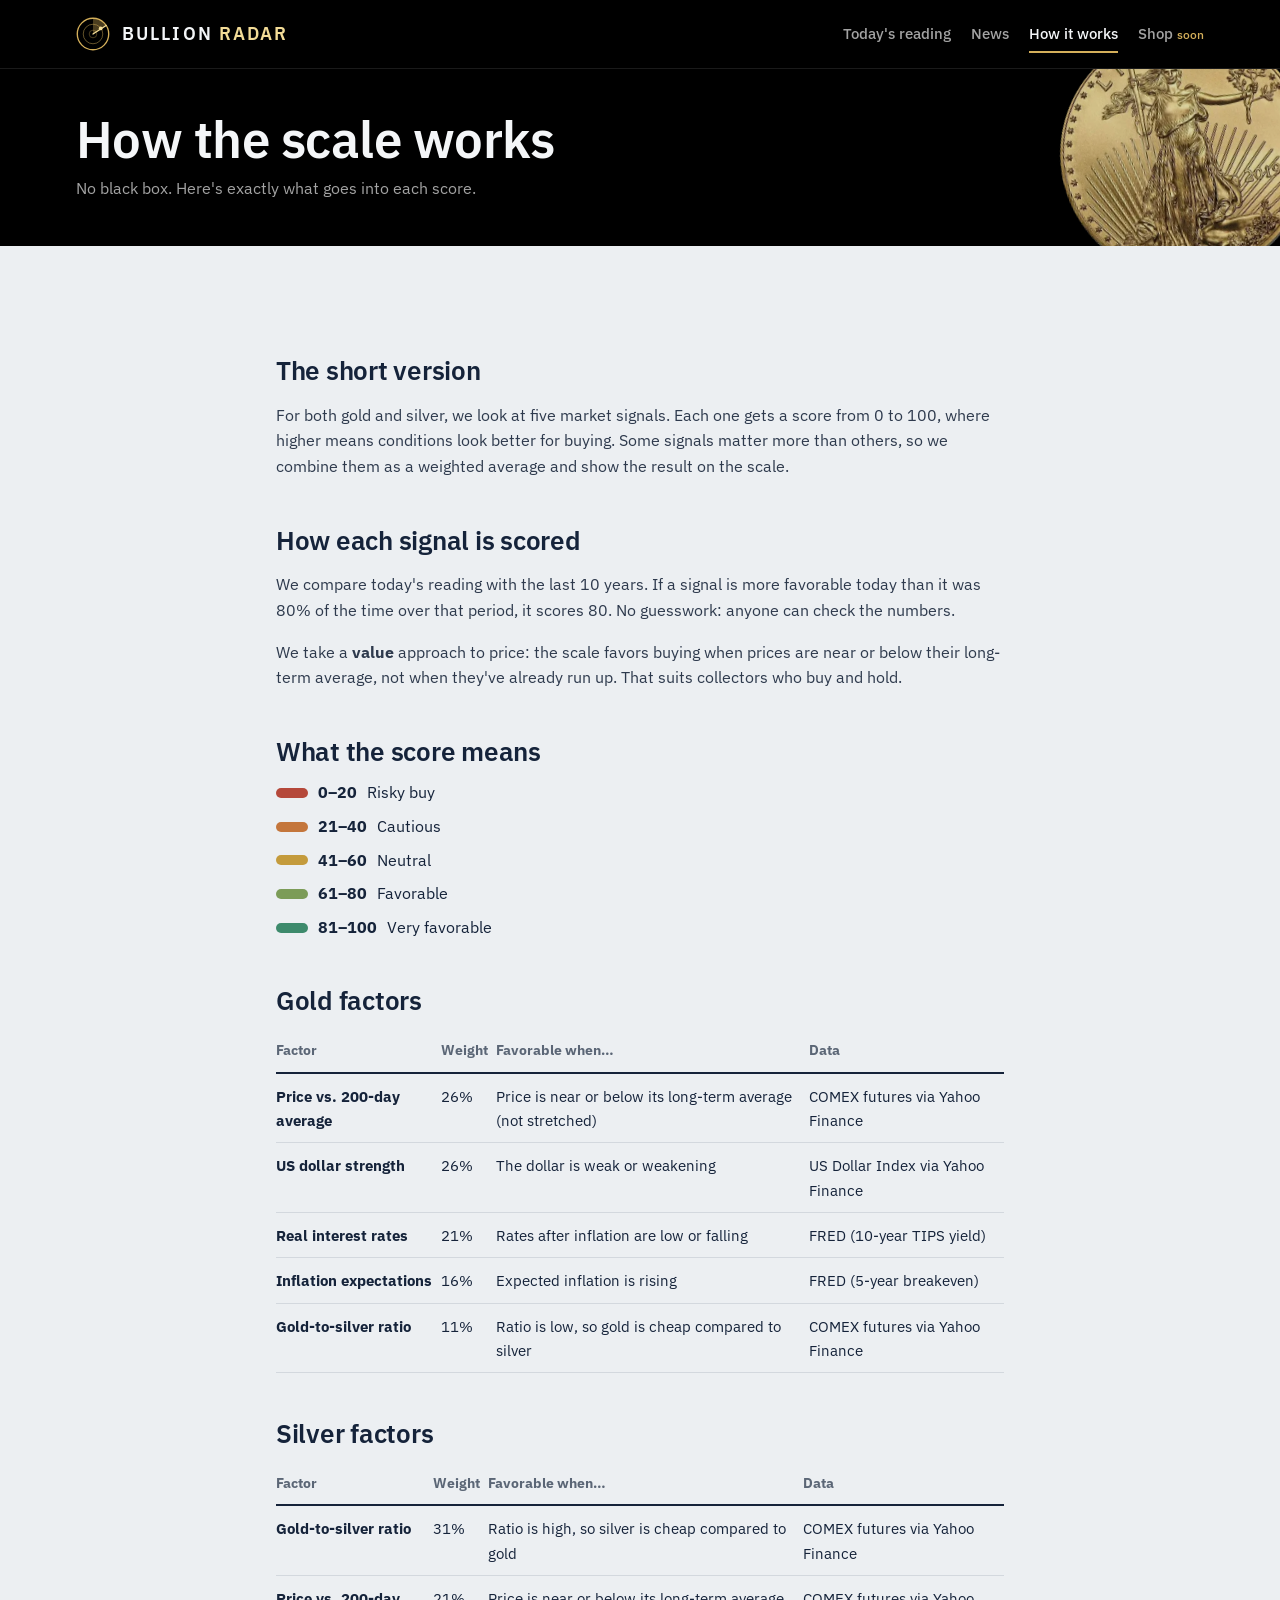
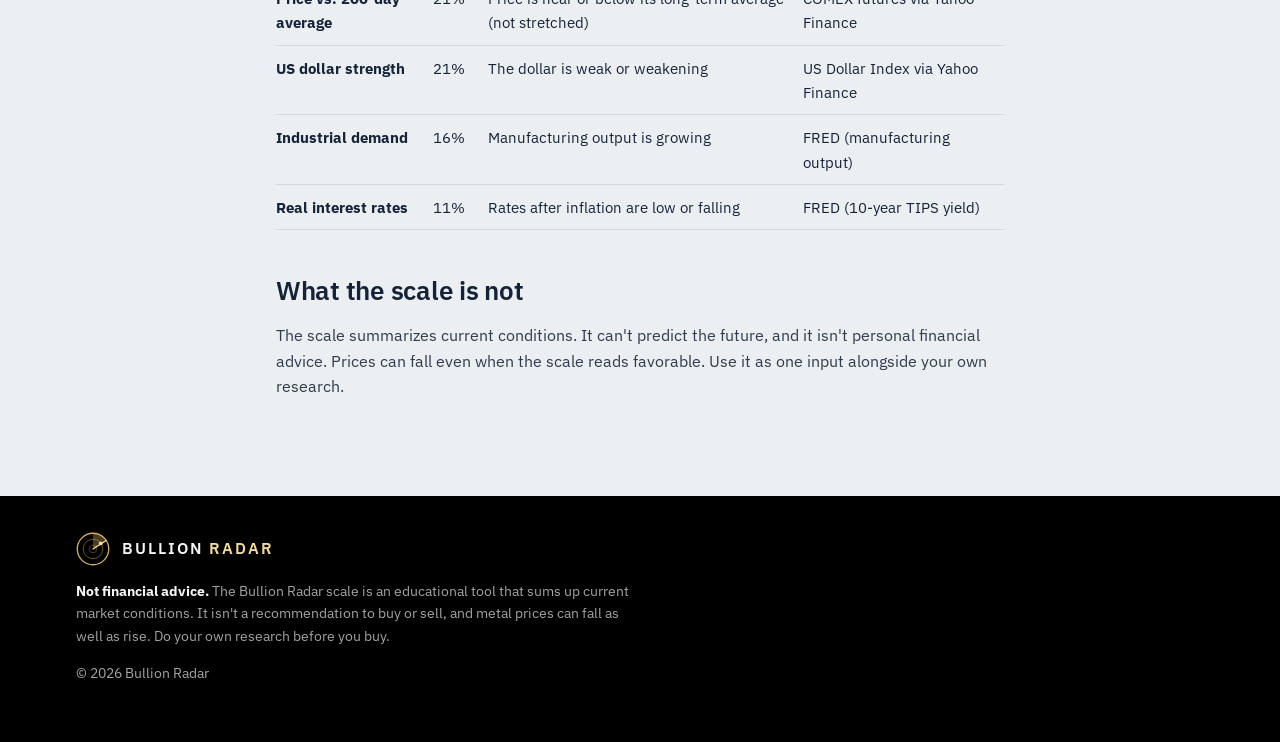
==== how-it-works.html @ 6cc5c571 "First version of Bullion Radar Gold and silver buy scales built from five market signals, live price" ====
<!doctype html>
<html lang="en">
<head>
  <meta charset="utf-8">
  <meta name="viewport" content="width=device-width, initial-scale=1">
  <title>How it works | Bullion Radar</title>
  <link rel="preconnect" href="https://fonts.googleapis.com">
  <link rel="preconnect" href="https://fonts.gstatic.com" crossorigin>
  <link href="https://fonts.googleapis.com/css2?family=IBM+Plex+Sans:wght@400;500;600;700&display=swap" rel="stylesheet">
  <link rel="stylesheet" href="styles.css">
</head>
<body data-page="how">
  <main>
    <section class="hero" data-hero-coin="gold">
      <div class="container">
        <h1>How the scale works</h1>
        <p>No black box. Here's exactly what goes into each score.</p>
      </div>
    </section>

    <section class="section container prose">
      <h2>The short version</h2>
      <p>For both gold and silver, we look at five market signals. Each one gets a score
        from 0 to 100, where higher means conditions look better for buying. Some signals
        matter more than others, so we combine them as a weighted average and show the
        result on the scale.</p>

      <h2>How each signal is scored</h2>
      <p>We compare today's reading with the last 10 years. If a signal is more favorable
        today than it was 80% of the time over that period, it scores 80. No guesswork:
        anyone can check the numbers.</p>
      <p>We take a <strong>value</strong> approach to price: the scale favors buying when
        prices are near or below their long-term average, not when they've already run up.
        That suits collectors who buy and hold.</p>

      <h2>What the score means</h2>
      <div class="legend" id="legend"></div>

      <h2>Gold factors</h2>
      <table class="factor-table" id="table-gold"></table>

      <h2>Silver factors</h2>
      <table class="factor-table" id="table-silver"></table>

      <h2>What the scale is not</h2>
      <p>The scale summarizes current conditions. It can't predict the future, and it isn't
        personal financial advice. Prices can fall even when the scale reads favorable.
        Use it as one input alongside your own research.</p>
    </section>
  </main>

  <script src="live-data.js"></script>
  <script src="data.js"></script>
  <script src="layout.js"></script>
  <script>
    let low = 0;
    document.getElementById("legend").innerHTML = BANDS.map((b) => {
      const row = `<div><span class="swatch" style="background:${b.color}"></span><strong>${low}–${b.max}</strong> ${b.label}</div>`;
      low = b.max + 1;
      return row;
    }).join("");

    for (const metal of ["gold", "silver"]) {
      document.getElementById("table-" + metal).innerHTML = `
        <thead><tr><th>Factor</th><th>Weight</th><th>Favorable when…</th><th>Data</th></tr></thead>
        <tbody>${SCALE[metal].map((f) => `
          <tr><td><strong>${f.name}</strong></td><td>${f.weight}%</td><td>${f.favorable}</td><td>${f.source}</td></tr>`).join("")}
        </tbody>`;
    }
  </script>
</body>
</html>
---- styles.css ----
/* Bullion Radar
   Black up top so the gold and silver dials shine, cool silver paper below.
   The scale runs from tarnish red to verdigris green. */
:root {
  --vault: #000000;
  --vault-2: #141414;
  --vault-text: #a3a3a3;
  --vault-line: rgba(255, 255, 255, 0.1);

  --gold: #d4af5a;
  --gold-hi: #f3dc97;
  --gold-deep: #8e6b24;
  --silver: #c9cfd6;
  --silver-hi: #f4f6f8;
  --silver-deep: #6f7987;

  --paper: #eceff2;
  --panel: #f8f9fb;
  --ink: #15233a;
  --muted: #5b6676;
  --line: #d3d8de;

  --band-1: #c0533a;
  --band-2: #d27a3e;
  --band-3: #d9a23a;
  --band-4: #8fae6a;
  --band-5: #3f9c8a;
  --up: #2f8a78;
  --down: #c0533a;

  --display: "IBM Plex Sans", system-ui, -apple-system, "Segoe UI", sans-serif;
  --body: "IBM Plex Sans", system-ui, -apple-system, "Segoe UI", sans-serif;
}

* { box-sizing: border-box; }

body {
  margin: 0;
  background: var(--paper);
  color: var(--ink);
  font-family: var(--body);
  font-size: 16px;
  line-height: 1.6;
  -webkit-font-smoothing: antialiased;
}

h1, h2, h3 {
  font-family: var(--display);
  font-weight: 600;
  letter-spacing: -0.01em;
  line-height: 1.2;
  margin: 0 0 0.5em;
}

a { color: inherit; }
a:focus-visible, button:focus-visible {
  outline: 2px solid var(--gold);
  outline-offset: 3px;
  border-radius: 4px;
}

.container {
  max-width: 1160px;
  margin: 0 auto;
  padding-left: 16px;
  padding-right: 16px;
}

.coin-sprite { position: absolute; width: 0; height: 0; overflow: hidden; }

/* ---------- Header ---------- */
.site-header {
  background: var(--vault);
  color: var(--silver-hi);
  position: relative;
  z-index: 5;
}
.site-header .container {
  display: flex;
  align-items: center;
  justify-content: space-between;
  gap: 8px 24px;
  min-height: 68px;
  flex-wrap: wrap;
  padding-top: 8px;
  padding-bottom: 8px;
}
.brand {
  display: flex;
  align-items: center;
  gap: 12px;
  text-decoration: none;
  font-family: var(--display);
  font-size: 1.25rem;
  letter-spacing: 0.2em;
  white-space: nowrap;
}
.brand svg { width: 34px; height: 34px; flex: none; }
.brand .gold-word { color: var(--gold-hi); }
.nav { display: flex; gap: 2px 20px; flex-wrap: wrap; }
.nav a {
  text-decoration: none;
  color: var(--vault-text);
  font-weight: 500;
  font-size: 0.95rem;
  padding: 6px 0;
  border-bottom: 2px solid transparent;
}
.nav a:hover { color: var(--silver-hi); }
.nav a.active { color: var(--silver-hi); border-bottom-color: var(--gold); }
.nav .soon { color: var(--gold); font-size: 0.75rem; margin-left: 4px; }

.notice {
  background: var(--vault-2);
  color: var(--gold-hi);
  text-align: center;
  font-size: 0.88rem;
  padding: 8px 16px;
}

/* ---------- Hero ---------- */
.site-header { border-bottom: 1px solid var(--vault-line); }
.brand { font-weight: 600; letter-spacing: 0.12em; font-size: 1.1rem; }

.radar-hero {
  position: relative;
  overflow: hidden;
  background: var(--vault);
  color: var(--silver-hi);
  padding: 36px 0 40px;
  --coin-scale: 1;
}
.coin-field { position: absolute; inset: 0; pointer-events: none; }
.coin-field img {
  position: absolute;
  width: calc(var(--s) * 1px * var(--coin-scale));
  height: auto;
  opacity: var(--o);
}
.radar-hero .container { position: relative; z-index: 1; }
.radar-hero h1 {
  text-align: center;
  font-size: clamp(1.5rem, 3.2vw, 2.25rem);
  margin-bottom: 6px;
}
.lede {
  text-align: center;
  color: var(--vault-text);
  max-width: 56ch;
  margin: 0 auto 28px;
}

.scopes {
  display: grid;
  grid-template-columns: 1fr 1fr;
  gap: 16px;
  max-width: 860px;
  margin: 0 auto;
}

/* Quote panels: price on top, buy scale gauge below */
.quote-panel {
  background: #111111;
  border: 1px solid #2a2a2a;
  border-radius: 6px;
  padding: 20px 22px 18px;
}
.qp-head {
  display: flex;
  justify-content: space-between;
  align-items: baseline;
  gap: 8px;
  padding-bottom: 12px;
  border-bottom: 1px solid #2a2a2a;
}
.qp-name { font-weight: 600; font-size: 1.05rem; }
.qp-name::before {
  content: "";
  display: inline-block;
  width: 10px;
  height: 10px;
  border-radius: 50%;
  margin-right: 8px;
  background: var(--metal);
}
.quote-panel.gold { --metal: var(--gold); }
.quote-panel.silver { --metal: var(--silver); }
.qp-sym { color: var(--vault-text); font-size: 0.82rem; font-weight: 500; }
.qp-price {
  display: flex;
  align-items: baseline;
  flex-wrap: wrap;
  gap: 4px 12px;
  margin-top: 14px;
}
.qp-price strong {
  font-size: clamp(1.5rem, 3.6vw, 2.25rem);
  font-weight: 600;
  font-variant-numeric: tabular-nums;
  letter-spacing: -0.01em;
}
.qp-change { font-size: 0.92rem; font-weight: 600; font-variant-numeric: tabular-nums; }
.qp-change.up { color: #5fb89f; }
.qp-change.down { color: #e07a64; }
.qp-sub { color: var(--vault-text); font-size: 0.8rem; margin-top: 2px; }

.gauge { max-width: 300px; margin: 18px auto 0; }
.gauge svg { width: 100%; display: block; }
.gauge-ends {
  display: flex;
  justify-content: space-between;
  font-size: 0.75rem;
  color: var(--vault-text);
  margin-top: 2px;
}
.qp-foot {
  display: flex;
  justify-content: space-between;
  align-items: baseline;
  gap: 8px;
  margin-top: 14px;
  padding-top: 12px;
  border-top: 1px solid #2a2a2a;
  font-size: 0.9rem;
  color: var(--vault-text);
}
.qp-foot strong { color: var(--silver-hi); font-weight: 600; font-variant-numeric: tabular-nums; }

.coin-img { display: block; border-radius: 50%; }

.hero-strip {
  display: flex;
  justify-content: center;
  flex-wrap: wrap;
  gap: 8px 32px;
  margin-top: 22px;
  color: var(--vault-text);
  font-size: 0.88rem;
}
.hero-strip strong { color: var(--silver-hi); font-weight: 600; }

/* ---------- Page sections ---------- */
.section { padding-top: 56px; padding-bottom: 8px; }
.section-head {
  display: flex;
  align-items: baseline;
  justify-content: space-between;
  gap: 8px 16px;
  flex-wrap: wrap;
  margin-bottom: 20px;
}
.section-head h2 { margin: 0; font-size: clamp(1.5rem, 3vw, 2rem); }
.section-head a {
  color: var(--gold-deep);
  font-weight: 600;
  text-underline-offset: 3px;
}

/* Factor breakdown: two columns, no cards */
.factor-cols {
  display: grid;
  grid-template-columns: 1fr 1fr;
  gap: 40px 64px;
}
.col-head {
  display: flex;
  align-items: center;
  gap: 12px;
  padding-bottom: 12px;
  border-bottom: 2px solid var(--ink);
}
.col-head .coin-img { width: 38px; height: 38px; box-shadow: 0 2px 6px rgba(0, 0, 0, 0.25); }
.col-head h3 { margin: 0; font-size: 1.45rem; flex: 1; }
.col-head .total { font-family: var(--display); font-size: 1.45rem; }
.frow {
  display: grid;
  grid-template-columns: 1fr auto;
  grid-template-areas: "name score" "reading score" "bar bar";
  column-gap: 16px;
  padding: 14px 0;
  border-bottom: 1px solid var(--line);
}
.fname { grid-area: name; font-weight: 600; }
.fweight { color: var(--muted); font-weight: 500; font-size: 0.85rem; margin-left: 6px; }
.freading { grid-area: reading; color: var(--muted); font-size: 0.9rem; }
.fscore { grid-area: score; font-family: var(--display); font-size: 1.6rem; align-self: center; }
.fbar { grid-area: bar; height: 4px; background: var(--line); margin-top: 10px; border-radius: 2px; overflow: hidden; }
.fbar span { display: block; height: 100%; }
.frow.off { opacity: 0.5; }
.frow { grid-template-areas: "name score" "reading score" "bar bar" "links links"; }
.flinks { grid-area: links; display: grid; gap: 4px; margin-top: 10px; font-size: 0.86rem; }
.flink { display: grid; grid-template-columns: 44px 1fr; gap: 8px; align-items: baseline; }
.flabel { color: var(--muted); font-size: 0.75rem; font-weight: 600; }
.flink a { color: var(--ink); text-decoration: none; border-bottom: 1px solid var(--line); }
.flink a:hover { color: var(--gold-deep); border-bottom-color: var(--gold-deep); }
.fsrc { color: var(--muted); white-space: nowrap; margin-left: 6px; font-size: 0.8rem; }

.fineprint { color: var(--muted); font-size: 0.85rem; margin: 10px 0 0; }

/* Charts */
.charts { display: grid; grid-template-columns: 3fr 2fr; gap: 20px; }
.chart-panel {
  background: var(--panel);
  border: 1px solid var(--line);
  border-radius: 6px;
  padding: 20px;
}
.chart-panel h3 { font-size: 1.2rem; margin-bottom: 2px; }
.chart-panel p { color: var(--muted); font-size: 0.88rem; margin: 0 0 12px; }
.chart-wrap { position: relative; height: 280px; }
.ranges { display: flex; gap: 4px; flex-wrap: wrap; }
.ranges button {
  font: inherit;
  font-size: 0.88rem;
  font-weight: 600;
  border: 1px solid var(--line);
  background: var(--panel);
  color: var(--ink);
  border-radius: 999px;
  padding: 6px 14px;
  cursor: pointer;
}
.ranges button:hover { border-color: var(--ink); }
.ranges button.active { background: var(--ink); color: var(--silver-hi); border-color: var(--ink); }

/* News rows */
.news-list { border-top: 2px solid var(--ink); }
.news-row {
  display: grid;
  grid-template-columns: 92px 1fr auto;
  gap: 4px 20px;
  align-items: baseline;
  padding: 16px 0;
  border-bottom: 1px solid var(--line);
  text-decoration: none;
}
a.news-row:hover .news-title { color: var(--gold-deep); text-decoration: underline; text-underline-offset: 3px; }
.news-tags { display: flex; flex-direction: column; gap: 2px; font-size: 0.8rem; font-weight: 700; color: var(--muted); }
.tag::before {
  content: "";
  display: inline-block;
  width: 9px;
  height: 9px;
  border-radius: 50%;
  margin-right: 6px;
  vertical-align: 0;
}
.tag.gold::before { background: var(--gold); box-shadow: inset 0 0 0 1px var(--gold-deep); }
.tag.silver::before { background: var(--silver); box-shadow: inset 0 0 0 1px var(--silver-deep); }
.tag.coins::before { background: var(--band-5); }
.news-title { font-family: var(--display); font-size: 1.18rem; line-height: 1.3; }
.news-src { color: var(--muted); font-size: 0.85rem; white-space: nowrap; }
.filters { margin-bottom: 8px; }

/* Sub-page title band */
.hero {
  background: var(--vault);
  color: var(--silver-hi);
  padding-top: 40px;
  padding-bottom: 44px;
  margin-bottom: 8px;
  position: relative;
  overflow: hidden;
}
.hero .container { position: relative; z-index: 1; }
.hero h1 { font-size: clamp(2rem, 5vw, 3.2rem); margin-bottom: 6px; }
.hero p { color: var(--vault-text); margin: 0; max-width: 56ch; }
.hero .hero-coin {
  position: absolute;
  right: -30px;
  top: -40px;
  width: 250px;
  height: 250px;
  opacity: 0.85;
  filter: drop-shadow(0 18px 24px rgba(0, 0, 0, 0.8));
  transform: rotate(-12deg);
}
@media (max-width: 560px) { .hero .hero-coin { width: 150px; height: 150px; opacity: 0.4; } }

/* Prose (How the scale works) */
.prose { max-width: 760px; }
.prose h2 { margin-top: 1.8em; font-size: 1.6rem; }
.prose p, .prose li { color: #2e3a4d; }
.factor-table { width: 100%; border-collapse: collapse; margin: 12px 0; font-size: 0.95rem; }
.factor-table th, .factor-table td { text-align: left; padding: 10px 8px 10px 0; border-bottom: 1px solid var(--line); vertical-align: top; }
.factor-table th { font-size: 0.85rem; font-weight: 700; color: var(--muted); border-bottom: 2px solid var(--ink); }
.legend { display: grid; gap: 8px; margin: 12px 0; }
.legend div { display: flex; align-items: center; gap: 10px; }
.legend .swatch { width: 32px; height: 10px; border-radius: 5px; }

/* ---------- Footer ---------- */
.site-footer {
  margin-top: 72px;
  background: var(--vault);
  color: var(--vault-text);
  padding: 36px 0 44px;
  font-size: 0.88rem;
}
.site-footer strong { color: var(--silver-hi); }
.site-footer .brand { font-size: 1rem; color: var(--silver-hi); margin-bottom: 14px; }
.site-footer p { max-width: 70ch; }

/* ---------- Responsive ---------- */
@media (max-width: 860px) {
  .factor-cols, .charts { grid-template-columns: 1fr; }
  .radar-hero { --coin-scale: 0.6; }
}
@media (max-width: 560px) {
  .radar-hero { padding-top: 20px; --coin-scale: 0.5; }
  .coin-field { display: none; }
  .quote-panel { padding: 12px 12px 10px; }
  .qp-head { flex-direction: column; gap: 0; padding-bottom: 8px; }
  .qp-name { font-size: 0.95rem; }
  .qp-sym { font-size: 0.72rem; }
  .qp-price { margin-top: 8px; flex-direction: column; gap: 0; }
  .qp-price strong { font-size: 1.2rem; }
  .qp-change { font-size: 0.78rem; }
  .qp-sub { font-size: 0.68rem; }
  .gauge { margin-top: 10px; }
  .gauge-ends { font-size: 0.62rem; }
  .qp-foot { flex-direction: column; gap: 0; font-size: 0.78rem; margin-top: 8px; padding-top: 8px; }
  .nav .long { display: none; }
  .nav a { font-size: 0.9rem; }
  .radar-hero h1 { font-size: 1.35rem; }
  .lede { font-size: 0.92rem; margin-bottom: 18px; }
  .scopes { gap: 10px; }
  .news-row { grid-template-columns: 1fr; }
  .news-tags { flex-direction: row; gap: 12px; }
  .brand { font-size: 1rem; letter-spacing: 0.1em; }
  .nav { gap: 2px 16px; }
  .factor-table { display: block; overflow-x: auto; }
}
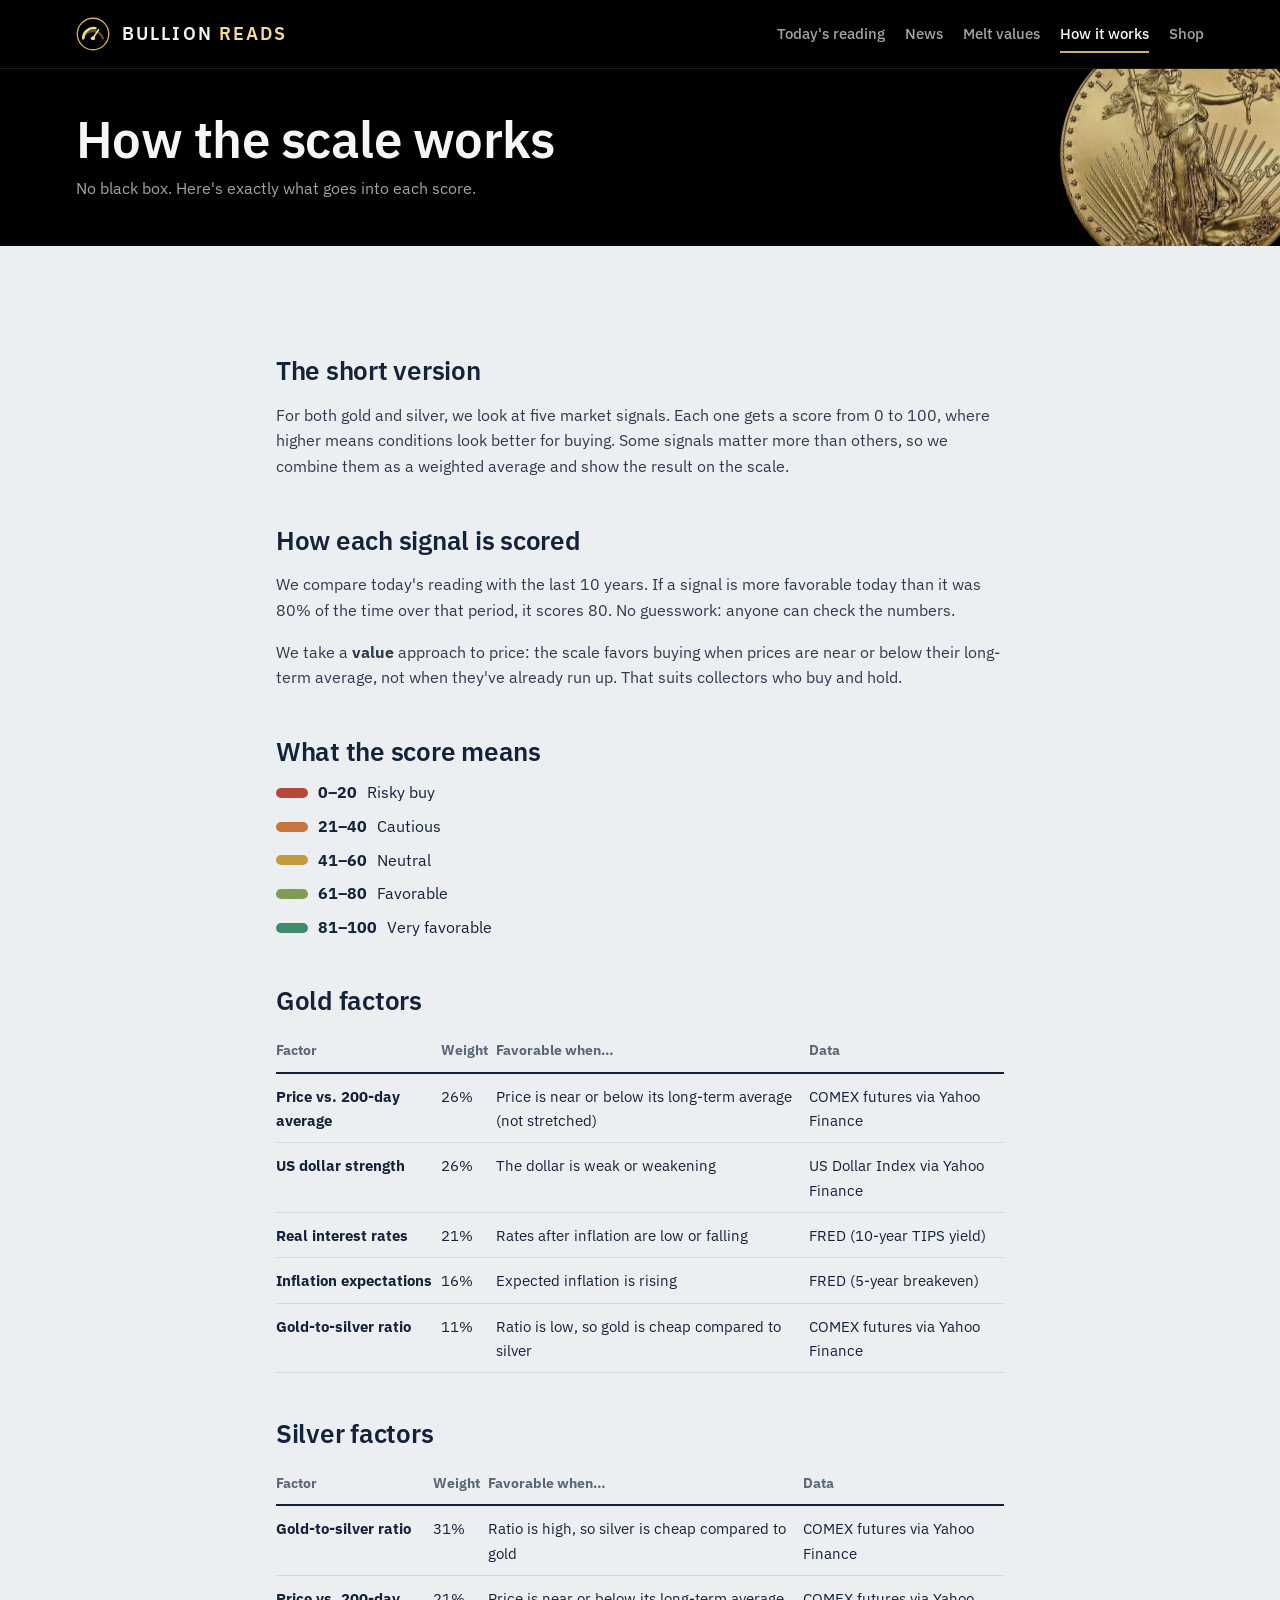
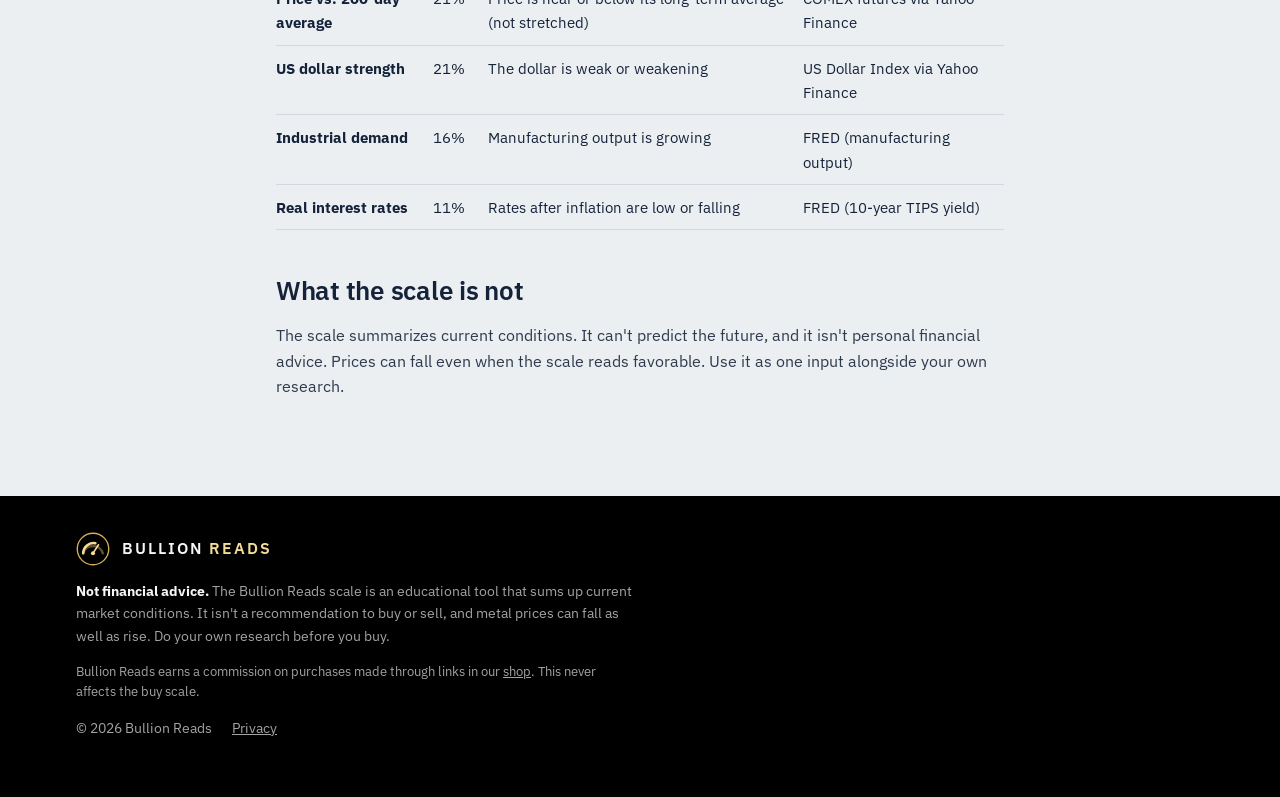
==== commit a5b37158: "Rename the site from Bullion Radar to Bullion Reads Updates the name in the header, footer, page tit" ====
--- a/how-it-works.html
+++ b/how-it-works.html
@@ -3,7 +3,7 @@
 <head>
   <meta charset="utf-8">
   <meta name="viewport" content="width=device-width, initial-scale=1">
-  <title>How it works | Bullion Radar</title>
+  <title>How it works | Bullion Reads</title>
   <link rel="preconnect" href="https://fonts.googleapis.com">
   <link rel="preconnect" href="https://fonts.gstatic.com" crossorigin>
   <link href="https://fonts.googleapis.com/css2?family=IBM+Plex+Sans:wght@400;500;600;700&display=swap" rel="stylesheet">
--- a/styles.css
+++ b/styles.css
@@ -1,4 +1,4 @@
-/* Bullion Radar
+/* Bullion Reads
    Black up top so the gold and silver dials shine, cool silver paper below.
    The scale runs from tarnish red to verdigris green. */
 :root {
@@ -122,7 +122,7 @@
 .site-header { border-bottom: 1px solid var(--vault-line); }
 .brand { font-weight: 600; letter-spacing: 0.12em; font-size: 1.1rem; }
 
-.radar-hero {
+.main-hero {
   position: relative;
   overflow: hidden;
   background: var(--vault);
@@ -137,8 +137,8 @@
   height: auto;
   opacity: var(--o);
 }
-.radar-hero .container { position: relative; z-index: 1; }
-.radar-hero h1 {
+.main-hero .container { position: relative; z-index: 1; }
+.main-hero h1 {
   text-align: center;
   font-size: clamp(1.5rem, 3.2vw, 2.25rem);
   margin-bottom: 6px;
@@ -403,10 +403,10 @@
 /* ---------- Responsive ---------- */
 @media (max-width: 860px) {
   .factor-cols, .charts { grid-template-columns: 1fr; }
-  .radar-hero { --coin-scale: 0.6; }
+  .main-hero { --coin-scale: 0.6; }
 }
 @media (max-width: 560px) {
-  .radar-hero { padding-top: 20px; --coin-scale: 0.5; }
+  .main-hero { padding-top: 20px; --coin-scale: 0.5; }
   .coin-field { display: none; }
   .quote-panel { padding: 12px 12px 10px; }
   .qp-head { flex-direction: column; gap: 0; padding-bottom: 8px; }
@@ -419,9 +419,9 @@
   .gauge { margin-top: 10px; }
   .gauge-ends { font-size: 0.62rem; }
   .qp-foot { flex-direction: column; gap: 0; font-size: 0.78rem; margin-top: 8px; padding-top: 8px; }
-  .nav .long { display: none; }
+  .nav .long, .nav-shop { display: none; }
   .nav a { font-size: 0.9rem; }
-  .radar-hero h1 { font-size: 1.35rem; }
+  .main-hero h1 { font-size: 1.35rem; }
   .lede { font-size: 0.92rem; margin-bottom: 18px; }
   .scopes { gap: 10px; }
   .news-row { grid-template-columns: 1fr; }
@@ -430,3 +430,145 @@
   .nav { gap: 2px 16px; }
   .factor-table { display: block; overflow-x: auto; }
 }
+
+/* Daily summary sentence under each quote panel */
+.qp-summary { margin: 12px 0 0; font-size: 0.88rem; line-height: 1.5; color: #cfcfcf; }
+@media (max-width: 560px) { .qp-summary { font-size: 0.74rem; } }
+
+/* Melt value calculator */
+.melt-calc {
+  display: grid;
+  grid-template-columns: 1fr auto;
+  gap: 20px 32px;
+  align-items: end;
+  background: var(--panel);
+  border: 1px solid var(--line);
+  border-radius: 6px;
+  padding: 24px;
+}
+.melt-inputs { display: grid; grid-template-columns: 1fr 140px; gap: 16px; }
+.field { display: grid; gap: 6px; font-size: 0.85rem; font-weight: 600; color: var(--muted); }
+.field select, .field input {
+  font: inherit;
+  font-size: 1rem;
+  font-weight: 500;
+  color: var(--ink);
+  background: #fff;
+  border: 1px solid #b9c0c9;
+  border-radius: 4px;
+  padding: 10px 12px;
+  width: 100%;
+}
+.field select:focus, .field input:focus { outline: 2px solid var(--gold); outline-offset: 1px; }
+.melt-result { display: grid; text-align: right; min-width: 220px; }
+.melt-label { font-size: 0.85rem; font-weight: 600; color: var(--muted); }
+.melt-result strong { font-size: 2.2rem; font-weight: 600; font-variant-numeric: tabular-nums; line-height: 1.15; }
+.melt-detail { font-size: 0.85rem; color: var(--muted); }
+.melt-tables { display: grid; grid-template-columns: 1fr 1fr; gap: 24px 48px; align-items: start; }
+.melt-table td:nth-child(2), .melt-table td:nth-child(3),
+.melt-table th:nth-child(2), .melt-table th:nth-child(3) { text-align: right; white-space: nowrap; font-variant-numeric: tabular-nums; }
+@media (max-width: 860px) {
+  .melt-calc { grid-template-columns: 1fr; }
+  .melt-result { text-align: left; }
+  .melt-tables { grid-template-columns: 1fr; }
+}
+@media (max-width: 560px) {
+  .melt-inputs { grid-template-columns: 1fr; }
+  .melt-calc { padding: 16px; }
+}
+.chart-tall { height: 340px; }
+
+/* Silver alert signup */
+.alert-signup {
+  max-width: 860px;
+  margin: 24px auto 0;
+  display: grid;
+  grid-template-columns: 1fr auto;
+  gap: 12px 24px;
+  align-items: center;
+  border: 1px solid #2a2a2a;
+  border-radius: 6px;
+  padding: 16px 20px;
+  background: #0b0b0b;
+}
+.alert-copy { display: grid; gap: 2px; }
+.alert-copy strong { font-size: 1rem; }
+.alert-copy span { font-size: 0.85rem; color: var(--vault-text); }
+.alert-fields { display: flex; gap: 8px; }
+.alert-fields input[type="email"] {
+  font: inherit;
+  font-size: 0.95rem;
+  width: 240px;
+  padding: 9px 12px;
+  border-radius: 4px;
+  border: 1px solid #3a3a3a;
+  background: #161616;
+  color: var(--silver-hi);
+}
+.alert-fields input[type="email"]:focus { outline: 2px solid var(--silver); outline-offset: 1px; }
+.alert-fields button {
+  font: inherit;
+  font-size: 0.95rem;
+  font-weight: 600;
+  padding: 9px 16px;
+  border: 0;
+  border-radius: 4px;
+  background: var(--silver-hi);
+  color: #000;
+  cursor: pointer;
+}
+.alert-fields button:hover { background: #fff; }
+.alert-privacy { grid-column: 1 / -1; font-size: 0.78rem; color: var(--vault-text); }
+@media (max-width: 760px) {
+  .alert-signup { grid-template-columns: 1fr; }
+  .alert-fields input[type="email"] { width: auto; flex: 1; min-width: 0; }
+}
+
+.footer-meta { display: flex; flex-wrap: wrap; gap: 4px 20px; }
+.footer-meta a { color: var(--vault-text); }
+.alert-signup.done { grid-template-columns: 1fr; border-color: #3d8a6c; }
+.alert-fields button:disabled { opacity: 0.6; cursor: default; }
+
+/* Shop */
+.disclosure {
+  background: var(--panel);
+  border: 1px solid var(--line);
+  border-left: 4px solid var(--gold);
+  border-radius: 4px;
+  padding: 14px 18px;
+  font-size: 0.92rem;
+  max-width: 820px;
+}
+.shop-list { border-top: 2px solid var(--ink); }
+.shop-item {
+  display: grid;
+  grid-template-columns: 1fr 150px auto;
+  gap: 8px 24px;
+  align-items: center;
+  padding: 14px 0;
+  border-bottom: 1px solid var(--line);
+}
+.shop-name { display: grid; }
+.shop-name strong { font-weight: 600; }
+.shop-name span, .shop-melt span { font-size: 0.85rem; color: var(--muted); }
+.shop-melt { display: grid; text-align: right; }
+.shop-melt strong { font-size: 1.1rem; font-variant-numeric: tabular-nums; }
+.shop-buy { display: flex; gap: 8px; justify-content: flex-end; }
+.shop-btn {
+  display: inline-block;
+  text-decoration: none;
+  font-weight: 600;
+  font-size: 0.88rem;
+  padding: 8px 14px;
+  border: 1px solid var(--ink);
+  border-radius: 4px;
+  color: var(--ink);
+  white-space: nowrap;
+}
+.shop-btn:hover { background: var(--ink); color: var(--silver-hi); }
+.footer-disclosure { font-size: 0.8rem; }
+@media (max-width: 640px) {
+  .shop-item { grid-template-columns: 1fr auto; }
+  .shop-buy { grid-column: 1 / -1; justify-content: flex-start; }
+}
+.footer-disclosure a { color: var(--vault-text); }
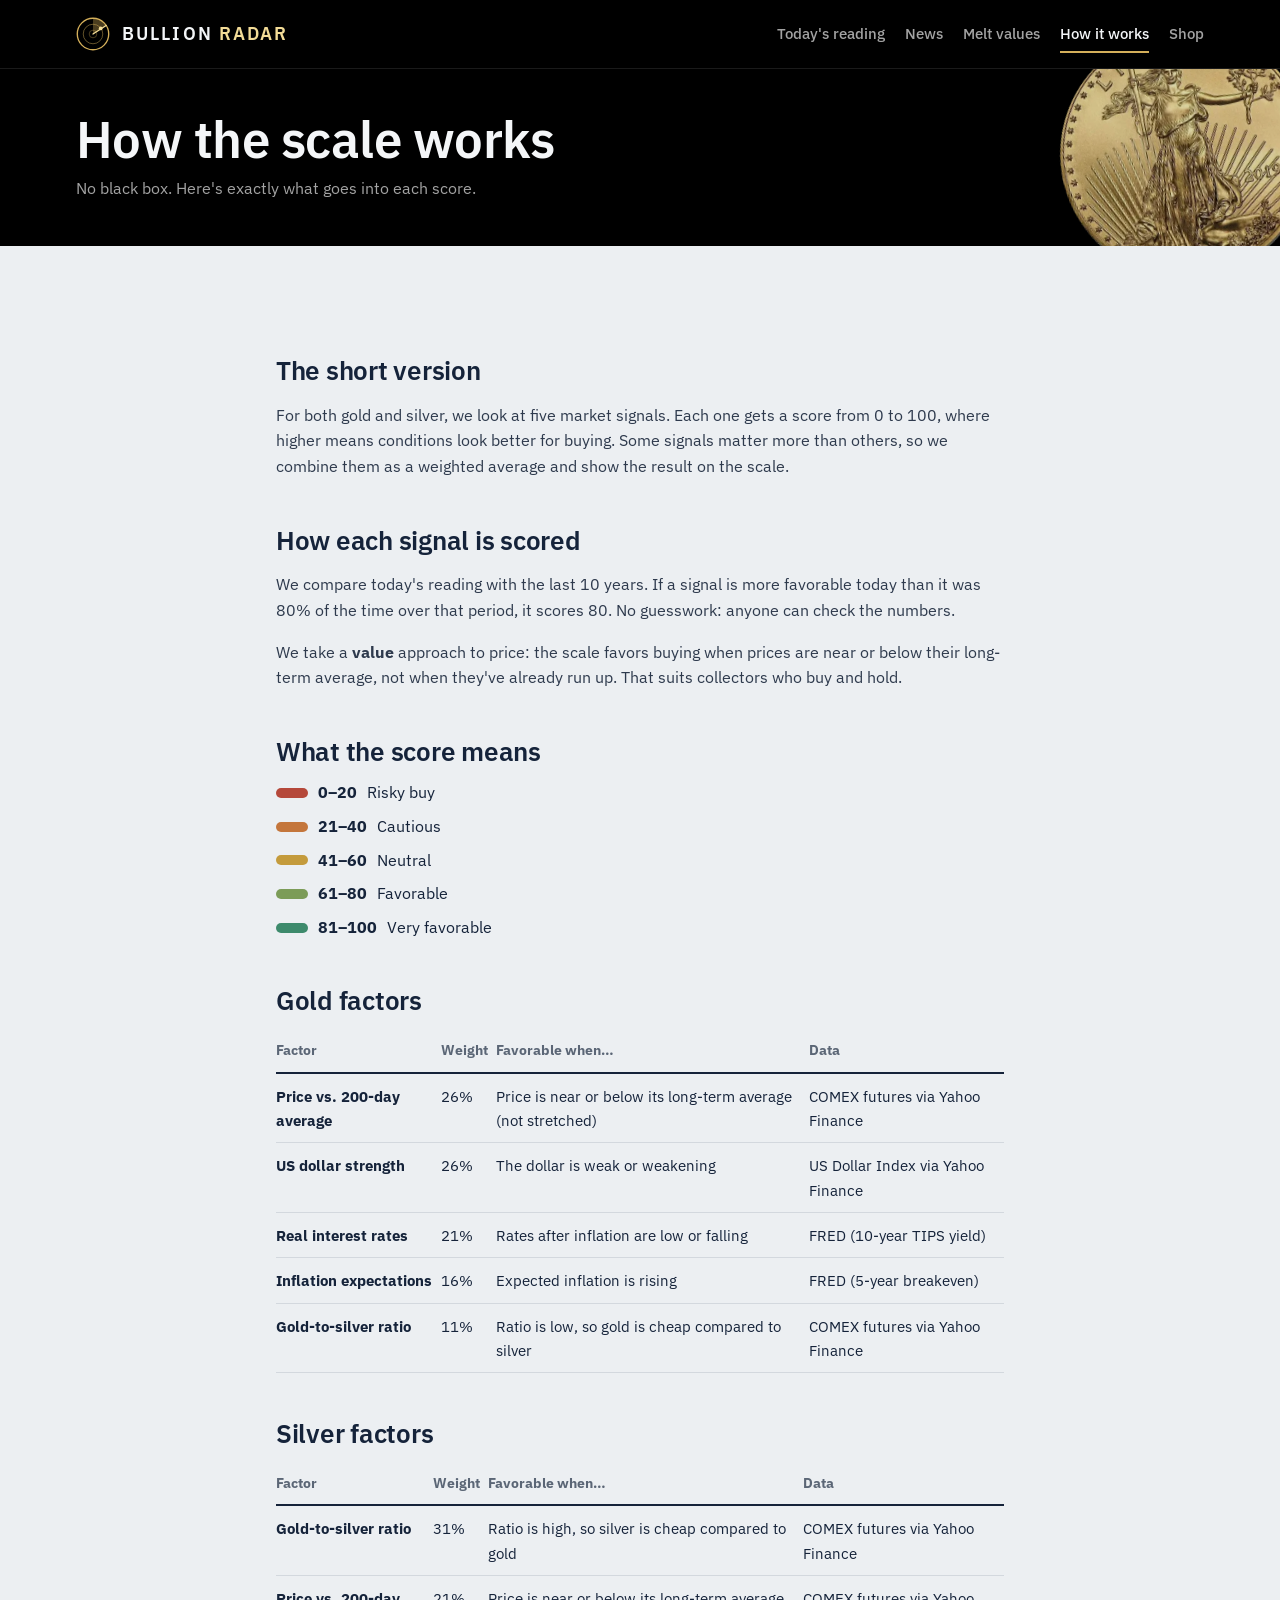
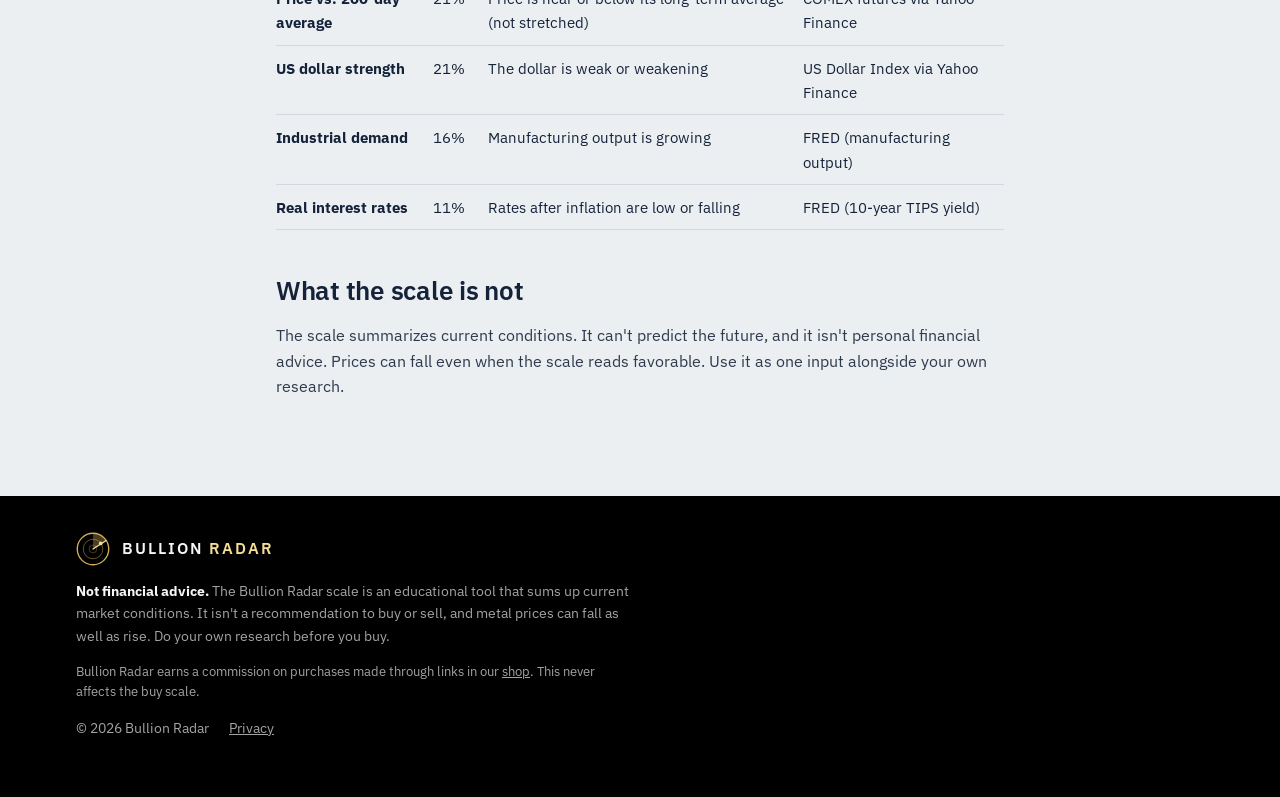
==== commit 9ae65579: "Revert "Rename the site from Bullion Radar to Bullion Reads" Back to the Bullion Radar name and rada" ====
--- a/how-it-works.html
+++ b/how-it-works.html
@@ -3,7 +3,7 @@
 <head>
   <meta charset="utf-8">
   <meta name="viewport" content="width=device-width, initial-scale=1">
-  <title>How it works | Bullion Reads</title>
+  <title>How it works | Bullion Radar</title>
   <link rel="preconnect" href="https://fonts.googleapis.com">
   <link rel="preconnect" href="https://fonts.gstatic.com" crossorigin>
   <link href="https://fonts.googleapis.com/css2?family=IBM+Plex+Sans:wght@400;500;600;700&display=swap" rel="stylesheet">
--- a/styles.css
+++ b/styles.css
@@ -1,4 +1,4 @@
-/* Bullion Reads
+/* Bullion Radar
    Black up top so the gold and silver dials shine, cool silver paper below.
    The scale runs from tarnish red to verdigris green. */
 :root {
@@ -122,7 +122,7 @@
 .site-header { border-bottom: 1px solid var(--vault-line); }
 .brand { font-weight: 600; letter-spacing: 0.12em; font-size: 1.1rem; }
 
-.main-hero {
+.radar-hero {
   position: relative;
   overflow: hidden;
   background: var(--vault);
@@ -137,8 +137,8 @@
   height: auto;
   opacity: var(--o);
 }
-.main-hero .container { position: relative; z-index: 1; }
-.main-hero h1 {
+.radar-hero .container { position: relative; z-index: 1; }
+.radar-hero h1 {
   text-align: center;
   font-size: clamp(1.5rem, 3.2vw, 2.25rem);
   margin-bottom: 6px;
@@ -403,10 +403,10 @@
 /* ---------- Responsive ---------- */
 @media (max-width: 860px) {
   .factor-cols, .charts { grid-template-columns: 1fr; }
-  .main-hero { --coin-scale: 0.6; }
+  .radar-hero { --coin-scale: 0.6; }
 }
 @media (max-width: 560px) {
-  .main-hero { padding-top: 20px; --coin-scale: 0.5; }
+  .radar-hero { padding-top: 20px; --coin-scale: 0.5; }
   .coin-field { display: none; }
   .quote-panel { padding: 12px 12px 10px; }
   .qp-head { flex-direction: column; gap: 0; padding-bottom: 8px; }
@@ -421,7 +421,7 @@
   .qp-foot { flex-direction: column; gap: 0; font-size: 0.78rem; margin-top: 8px; padding-top: 8px; }
   .nav .long, .nav-shop { display: none; }
   .nav a { font-size: 0.9rem; }
-  .main-hero h1 { font-size: 1.35rem; }
+  .radar-hero h1 { font-size: 1.35rem; }
   .lede { font-size: 0.92rem; margin-bottom: 18px; }
   .scopes { gap: 10px; }
   .news-row { grid-template-columns: 1fr; }
